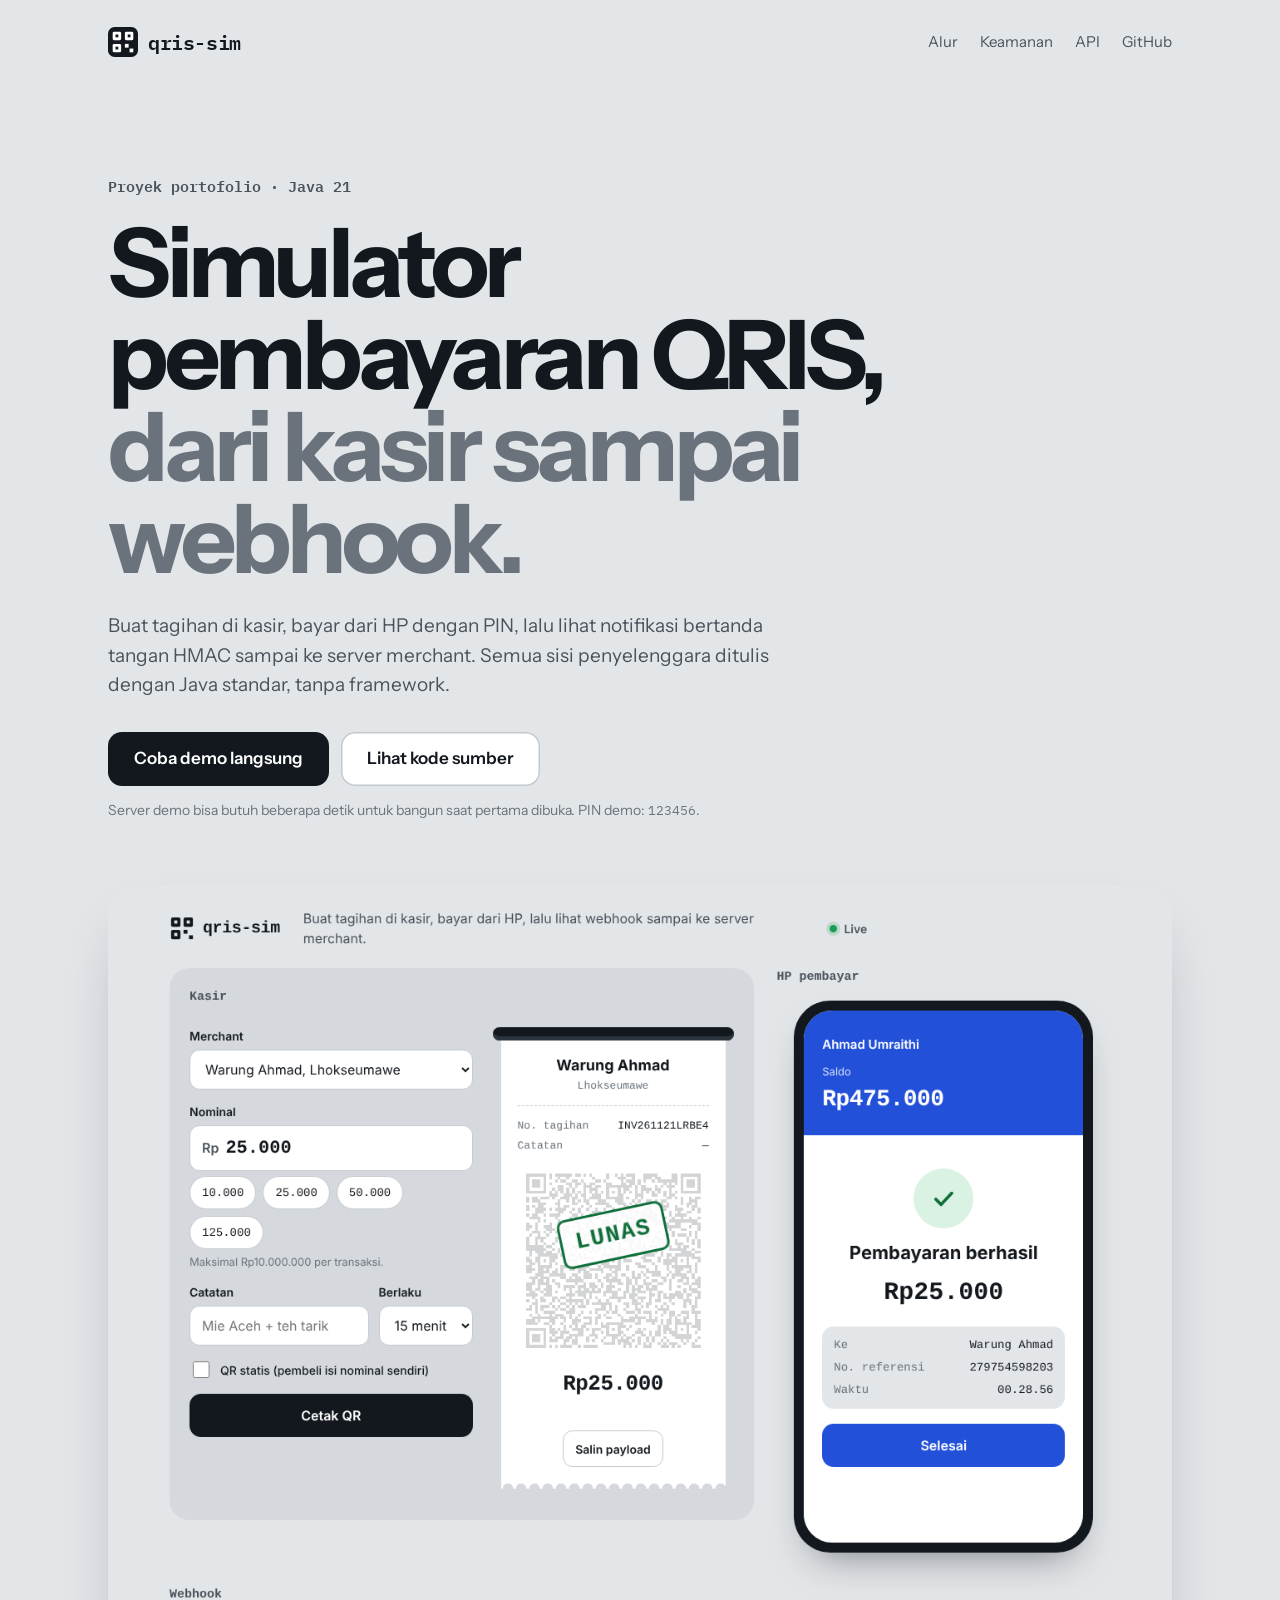
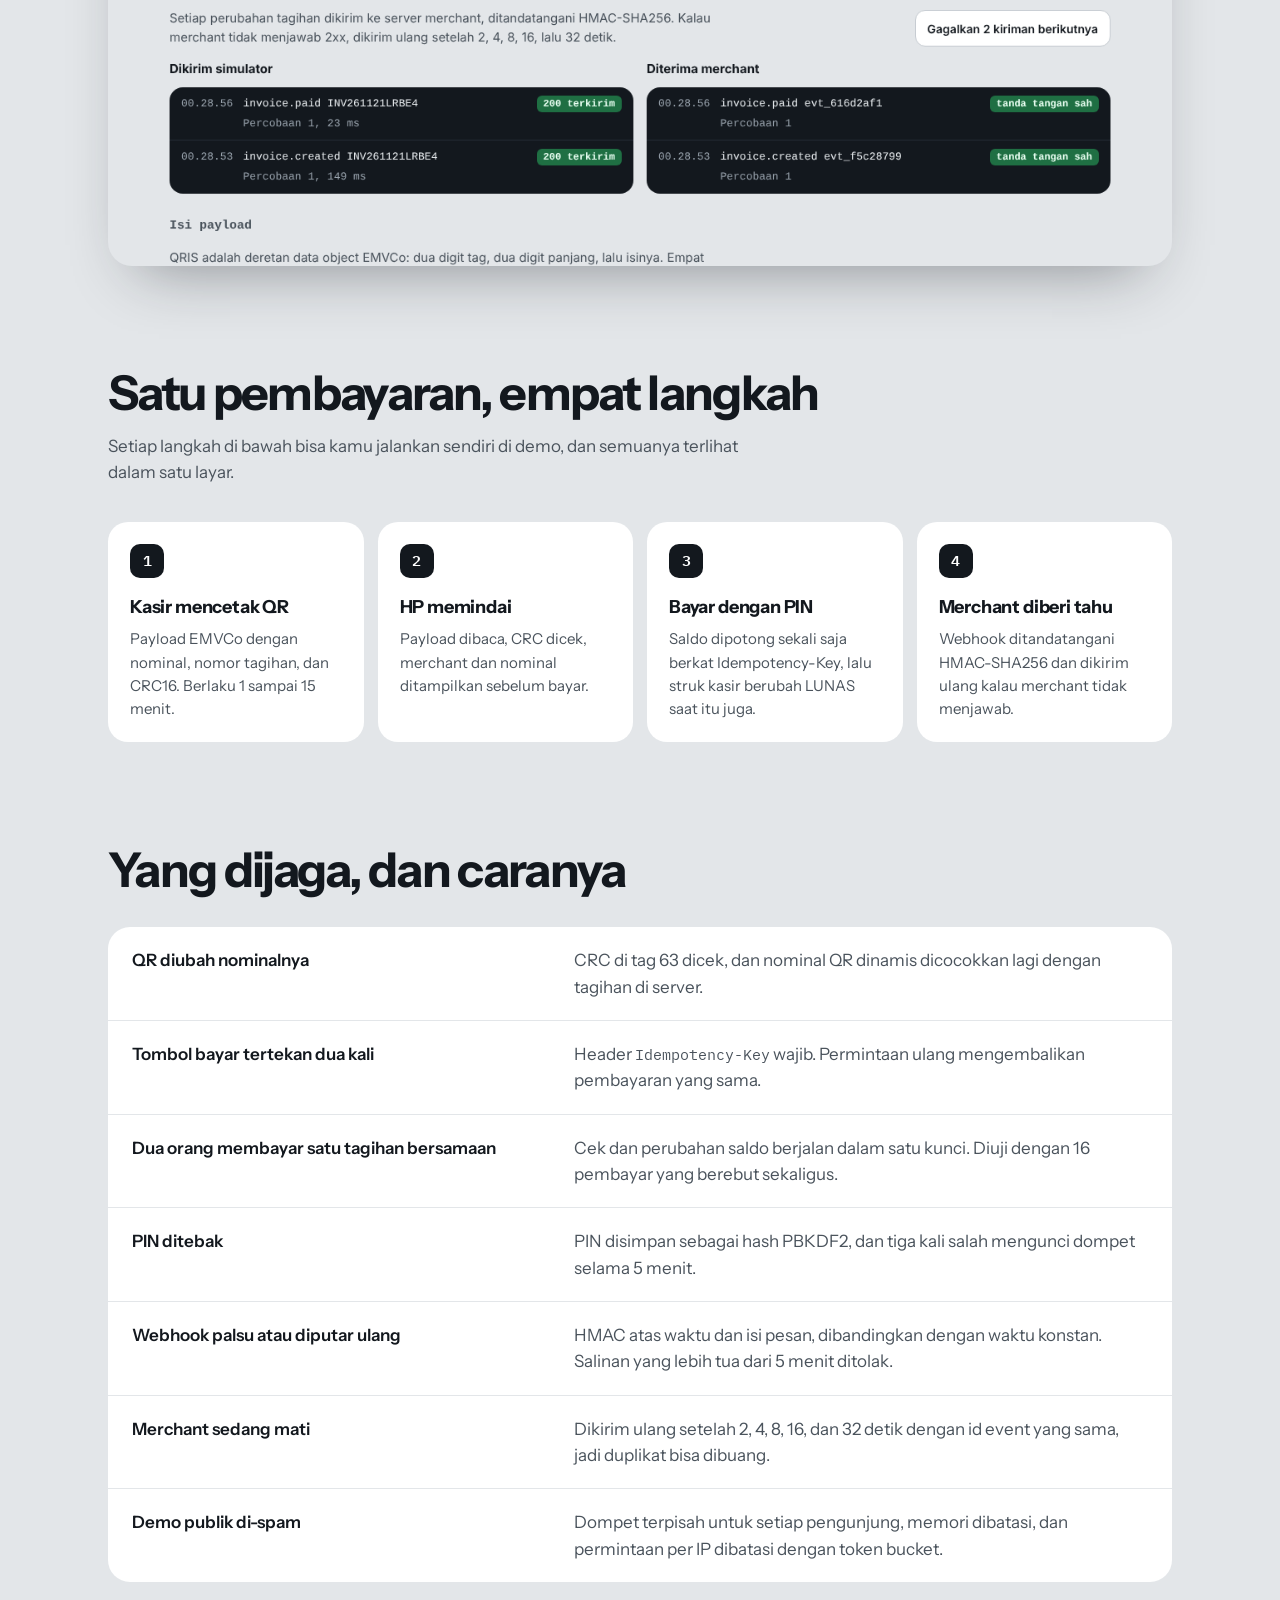
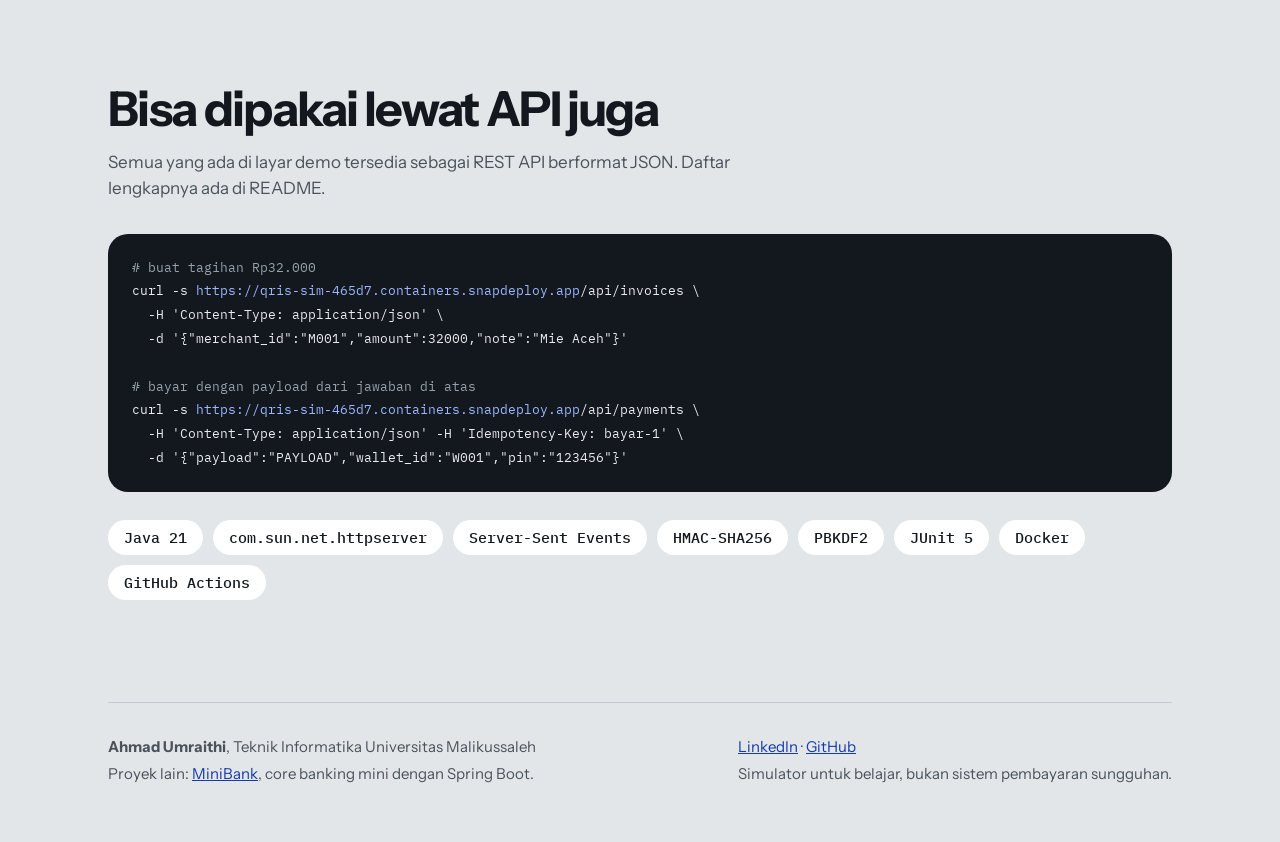
==== docs/index.html @ 99dd429f "Halaman proyek di qris.kadaferhidup.my.id dan link demo - docs/index.html: halaman depan untuk GitHu" ====
<!doctype html>
<html lang="id">
<head>
  <meta charset="utf-8">
  <meta name="viewport" content="width=device-width, initial-scale=1">
  <title>qris-sim · Simulator pembayaran QRIS oleh Ahmad Umraithi</title>
  <meta name="description" content="Simulator pembayaran QRIS dari sisi penyelenggara: payload EMVCo, tagihan berbatas waktu, PIN, dan webhook bertanda tangan HMAC. Ditulis dengan Java 21 tanpa framework.">
  <meta name="theme-color" content="#E3E6E9">
  <meta property="og:title" content="qris-sim · Simulator pembayaran QRIS">
  <meta property="og:description" content="Buat tagihan di kasir, bayar dari HP, lihat webhook bertanda tangan sampai ke merchant.">
  <meta property="og:image" content="https://qris.kadaferhidup.my.id/tampilan.png">
  <link rel="icon" href="favicon.svg" type="image/svg+xml">
  <link rel="preconnect" href="https://fonts.googleapis.com">
  <link rel="preconnect" href="https://fonts.gstatic.com" crossorigin>
  <link rel="stylesheet" href="https://fonts.googleapis.com/css2?family=IBM+Plex+Mono:wght@400;500;600&family=Instrument+Sans:wght@400;500;600;700&display=swap">
  <style>
    :root {
      --counter: #E3E6E9; --counter-2: #D5D9DD; --ink: #13181E; --ink-2: #4A535C; --ink-3: #6A737C;
      --line: #C3C9CF; --paper: #FFFFFF; --cobalt: #2250D9; --cobalt-ink: #163BA8; --cobalt-tint: #E6ECFD;
      --green: #0D6E38; --green-bg: #DAF2E3;
      --mono: "IBM Plex Mono", ui-monospace, Menlo, Consolas, monospace;
      --sans: "Instrument Sans", system-ui, -apple-system, "Segoe UI", Roboto, sans-serif;
    }
    * { box-sizing: border-box; margin: 0; }
    html { scroll-behavior: smooth; }
    @media (prefers-reduced-motion: reduce) { html { scroll-behavior: auto; } }
    body { background: var(--counter); color: var(--ink); font: 400 17px/1.55 var(--sans); -webkit-font-smoothing: antialiased; }
    a { color: var(--cobalt-ink); }
    a:hover { color: var(--ink); }
    :focus-visible { outline: 3px solid var(--cobalt); outline-offset: 3px; border-radius: 6px; }
    code { font-family: var(--mono); font-size: .9em; }
    .wrap { max-width: 1160px; margin: 0 auto; padding: 0 clamp(20px, 4vw, 48px); }

    header { display: flex; justify-content: space-between; align-items: center; gap: 16px; padding: 26px 0; flex-wrap: wrap; }
    .brand { display: flex; align-items: center; gap: 10px; text-decoration: none; color: var(--ink); font: 600 20px var(--mono); letter-spacing: -.02em; }
    .brand svg { width: 30px; height: 30px; }
    header nav { display: flex; gap: 22px; font-size: 15px; flex-wrap: wrap; }
    header nav a { color: var(--ink-2); text-decoration: none; }
    header nav a:hover { color: var(--ink); }

    .hero { padding: clamp(36px, 7vw, 96px) 0 clamp(32px, 5vw, 56px); max-width: 860px; }
    .kicker { font: 600 15px var(--mono); color: var(--ink-2); }
    h1 { margin-top: 18px; font-size: clamp(44px, 7.6vw, 96px); line-height: .96; letter-spacing: -.045em; font-weight: 700; }
    h1 span { display: block; color: var(--ink-3); }
    .lede { margin-top: 26px; max-width: 36em; font-size: 19px; color: var(--ink-2); }
    .ctas { display: flex; flex-wrap: wrap; gap: 12px; margin-top: 32px; }
    .btn { display: inline-flex; align-items: center; justify-content: center; min-height: 54px; padding: 0 26px; border-radius: 14px; font-weight: 600; font-size: 17px; text-decoration: none; }
    .btn-ink { background: var(--ink); color: #fff; }
    .btn-ink:hover { background: #000; color: #fff; }
    .btn-line { background: var(--paper); color: var(--ink); box-shadow: inset 0 0 0 1.5px var(--line); }
    .btn-line:hover { color: var(--ink); box-shadow: inset 0 0 0 1.5px var(--ink-2); }
    .note { margin-top: 14px; font-size: 14px; color: var(--ink-3); }

    .shot { margin: 8px 0 clamp(56px, 8vw, 104px); border-radius: 24px; overflow: hidden; background: var(--counter-2); box-shadow: 0 30px 60px -30px rgba(19, 24, 30, .45); }
    .shot img { display: block; width: 100%; height: auto; }

    section { padding-bottom: clamp(56px, 8vw, 104px); }
    h2 { font-size: clamp(30px, 4.4vw, 48px); line-height: 1.05; letter-spacing: -.035em; font-weight: 700; max-width: 18em; }
    .sub { margin-top: 14px; max-width: 40em; color: var(--ink-2); }

    .flow { list-style: none; padding: 0; margin-top: 36px; display: grid; grid-template-columns: repeat(4, minmax(0, 1fr)); gap: 14px; counter-reset: step; }
    .flow li { background: var(--paper); border-radius: 20px; padding: 22px; counter-increment: step; }
    .flow li::before { content: counter(step); display: grid; place-items: center; width: 34px; height: 34px; border-radius: 10px; background: var(--ink); color: #fff; font: 600 15px var(--mono); margin-bottom: 16px; }
    .flow h3 { font-size: 18px; letter-spacing: -.01em; }
    .flow p { margin-top: 6px; font-size: 15px; color: var(--ink-2); }
    @media (max-width: 900px) { .flow { grid-template-columns: repeat(2, minmax(0, 1fr)); } }
    @media (max-width: 520px) { .flow { grid-template-columns: minmax(0, 1fr); } }

    .guards { margin-top: 32px; background: var(--paper); border-radius: 22px; overflow: hidden; }
    .guard { display: grid; grid-template-columns: minmax(0, 1fr) minmax(0, 1.4fr); gap: 8px 32px; padding: 20px 24px; border-top: 1px solid var(--counter); }
    .guard:first-child { border-top: none; }
    .guard dt { font-weight: 600; }
    .guard dd { color: var(--ink-2); }
    @media (max-width: 720px) { .guard { grid-template-columns: minmax(0, 1fr); } }

    .api { margin-top: 32px; background: var(--ink); color: #E8ECEF; border-radius: 20px; padding: 22px 24px; font: 14px/1.7 var(--mono); overflow-x: auto; }
    .api .c { color: #98A2AC; }
    .api .k { color: #9DB7FF; }

    .stack { display: flex; flex-wrap: wrap; gap: 10px; margin-top: 28px; padding: 0; list-style: none; }
    .stack li { background: var(--paper); border-radius: 999px; padding: 8px 16px; font: 500 15px var(--mono); }

    footer { border-top: 1px solid var(--line); padding: 32px 0 56px; display: flex; flex-wrap: wrap; justify-content: space-between; gap: 16px; color: var(--ink-2); font-size: 15px; }
    footer p + p { margin-top: 4px; }
  </style>
</head>
<body>
  <div class="wrap">
    <header>
      <a class="brand" href="./">
        <svg viewBox="0 0 32 32" aria-hidden="true"><rect width="32" height="32" rx="7" fill="#13181E"/><g fill="#fff"><rect x="5" y="5" width="9" height="9" rx="1.5"/><rect x="18" y="5" width="9" height="9" rx="1.5"/><rect x="5" y="18" width="9" height="9" rx="1.5"/><rect x="18" y="18" width="4" height="4"/><rect x="23" y="23" width="4" height="4"/></g><g fill="#13181E"><rect x="8" y="8" width="3" height="3"/><rect x="21" y="8" width="3" height="3"/><rect x="8" y="21" width="3" height="3"/></g></svg>
        qris-sim
      </a>
      <nav aria-label="Bagian halaman">
        <a href="#alur">Alur</a>
        <a href="#keamanan">Keamanan</a>
        <a href="#api">API</a>
        <a href="https://github.com/KADAFERHIDUP/qris-sim">GitHub</a>
      </nav>
    </header>

    <main>
      <div class="hero">
        <p class="kicker">Proyek portofolio · Java 21</p>
        <h1>Simulator pembayaran QRIS,<span>dari kasir sampai webhook.</span></h1>
        <p class="lede">Buat tagihan di kasir, bayar dari HP dengan PIN, lalu lihat notifikasi bertanda tangan HMAC sampai ke server merchant. Semua sisi penyelenggara ditulis dengan Java standar, tanpa framework.</p>
        <div class="ctas">
          <a class="btn btn-ink" href="https://qris-sim-465d7.containers.snapdeploy.app">Coba demo langsung</a>
          <a class="btn btn-line" href="https://github.com/KADAFERHIDUP/qris-sim">Lihat kode sumber</a>
        </div>
        <p class="note">Server demo bisa butuh beberapa detik untuk bangun saat pertama dibuka. PIN demo: <code>123456</code>.</p>
      </div>

      <figure class="shot">
        <img src="tampilan.png" width="1280" height="1180" alt="Layar qris-sim: struk kasir bercap LUNAS, HP pembayar menampilkan pembayaran berhasil, dan log webhook yang diterima merchant dengan tanda tangan sah.">
      </figure>

      <section id="alur" aria-labelledby="alur-h">
        <h2 id="alur-h">Satu pembayaran, empat langkah</h2>
        <p class="sub">Setiap langkah di bawah bisa kamu jalankan sendiri di demo, dan semuanya terlihat dalam satu layar.</p>
        <ol class="flow">
          <li><h3>Kasir mencetak QR</h3><p>Payload EMVCo dengan nominal, nomor tagihan, dan CRC16. Berlaku 1 sampai 15 menit.</p></li>
          <li><h3>HP memindai</h3><p>Payload dibaca, CRC dicek, merchant dan nominal ditampilkan sebelum bayar.</p></li>
          <li><h3>Bayar dengan PIN</h3><p>Saldo dipotong sekali saja berkat Idempotency-Key, lalu struk kasir berubah LUNAS saat itu juga.</p></li>
          <li><h3>Merchant diberi tahu</h3><p>Webhook ditandatangani HMAC-SHA256 dan dikirim ulang kalau merchant tidak menjawab.</p></li>
        </ol>
      </section>

      <section id="keamanan" aria-labelledby="keamanan-h">
        <h2 id="keamanan-h">Yang dijaga, dan caranya</h2>
        <dl class="guards">
          <div class="guard"><dt>QR diubah nominalnya</dt><dd>CRC di tag 63 dicek, dan nominal QR dinamis dicocokkan lagi dengan tagihan di server.</dd></div>
          <div class="guard"><dt>Tombol bayar tertekan dua kali</dt><dd>Header <code>Idempotency-Key</code> wajib. Permintaan ulang mengembalikan pembayaran yang sama.</dd></div>
          <div class="guard"><dt>Dua orang membayar satu tagihan bersamaan</dt><dd>Cek dan perubahan saldo berjalan dalam satu kunci. Diuji dengan 16 pembayar yang berebut sekaligus.</dd></div>
          <div class="guard"><dt>PIN ditebak</dt><dd>PIN disimpan sebagai hash PBKDF2, dan tiga kali salah mengunci dompet selama 5 menit.</dd></div>
          <div class="guard"><dt>Webhook palsu atau diputar ulang</dt><dd>HMAC atas waktu dan isi pesan, dibandingkan dengan waktu konstan. Salinan yang lebih tua dari 5 menit ditolak.</dd></div>
          <div class="guard"><dt>Merchant sedang mati</dt><dd>Dikirim ulang setelah 2, 4, 8, 16, dan 32 detik dengan id event yang sama, jadi duplikat bisa dibuang.</dd></div>
          <div class="guard"><dt>Demo publik di-spam</dt><dd>Dompet terpisah untuk setiap pengunjung, memori dibatasi, dan permintaan per IP dibatasi dengan token bucket.</dd></div>
        </dl>
      </section>

      <section id="api" aria-labelledby="api-h">
        <h2 id="api-h">Bisa dipakai lewat API juga</h2>
        <p class="sub">Semua yang ada di layar demo tersedia sebagai REST API berformat JSON. Daftar lengkapnya ada di README.</p>
<pre class="api"><code><span class="c"># buat tagihan Rp32.000</span>
curl -s <span class="k">https://qris-sim-465d7.containers.snapdeploy.app</span>/api/invoices \
  -H 'Content-Type: application/json' \
  -d '{"merchant_id":"M001","amount":32000,"note":"Mie Aceh"}'

<span class="c"># bayar dengan payload dari jawaban di atas</span>
curl -s <span class="k">https://qris-sim-465d7.containers.snapdeploy.app</span>/api/payments \
  -H 'Content-Type: application/json' -H 'Idempotency-Key: bayar-1' \
  -d '{"payload":"PAYLOAD","wallet_id":"W001","pin":"123456"}'</code></pre>
        <ul class="stack" aria-label="Teknologi">
          <li>Java 21</li><li>com.sun.net.httpserver</li><li>Server-Sent Events</li><li>HMAC-SHA256</li><li>PBKDF2</li><li>JUnit 5</li><li>Docker</li><li>GitHub Actions</li>
        </ul>
      </section>
    </main>

    <footer>
      <div>
        <p><strong>Ahmad Umraithi</strong>, Teknik Informatika Universitas Malikussaleh</p>
        <p>Proyek lain: <a href="https://minibank.kadaferhidup.my.id">MiniBank</a>, core banking mini dengan Spring Boot.</p>
      </div>
      <div>
        <p><a href="https://www.linkedin.com/in/ahmadumraithi/">LinkedIn</a> · <a href="https://github.com/KADAFERHIDUP">GitHub</a></p>
        <p>Simulator untuk belajar, bukan sistem pembayaran sungguhan.</p>
      </div>
    </footer>
  </div>
</body>
</html>
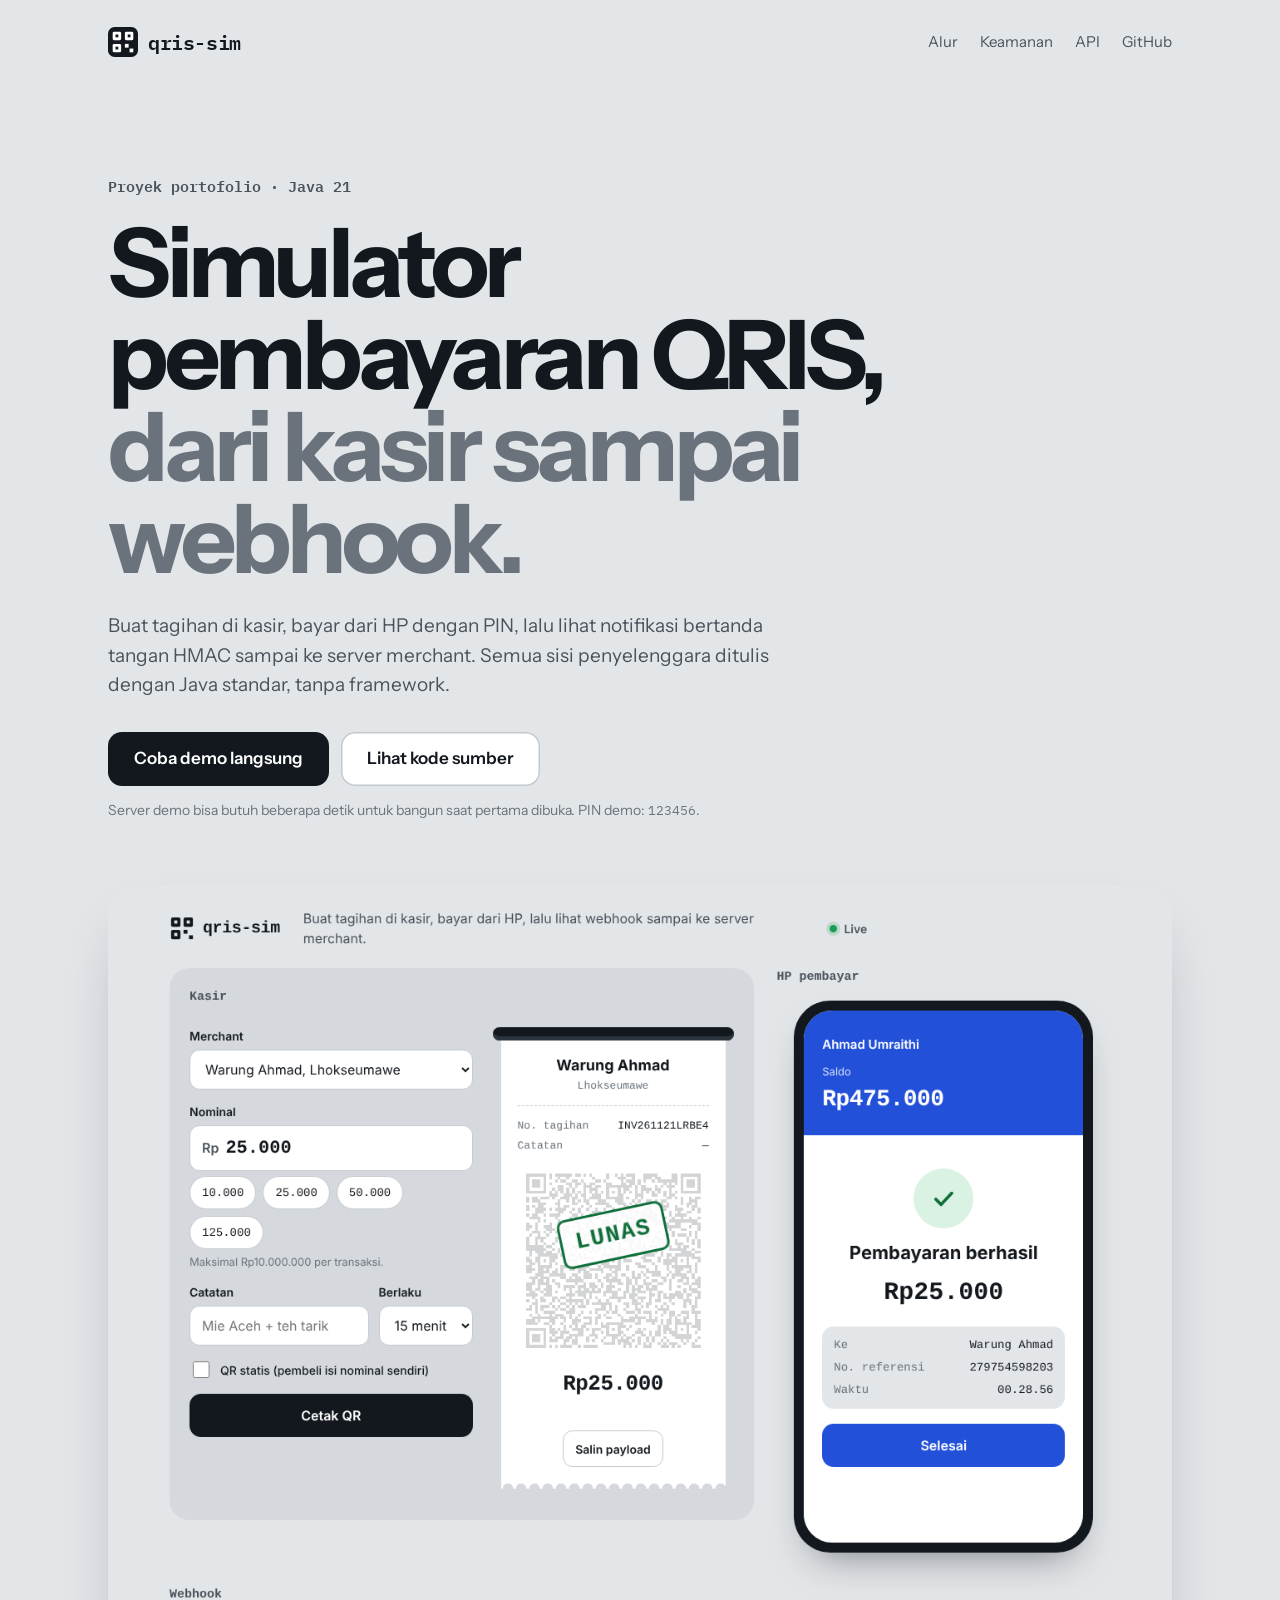
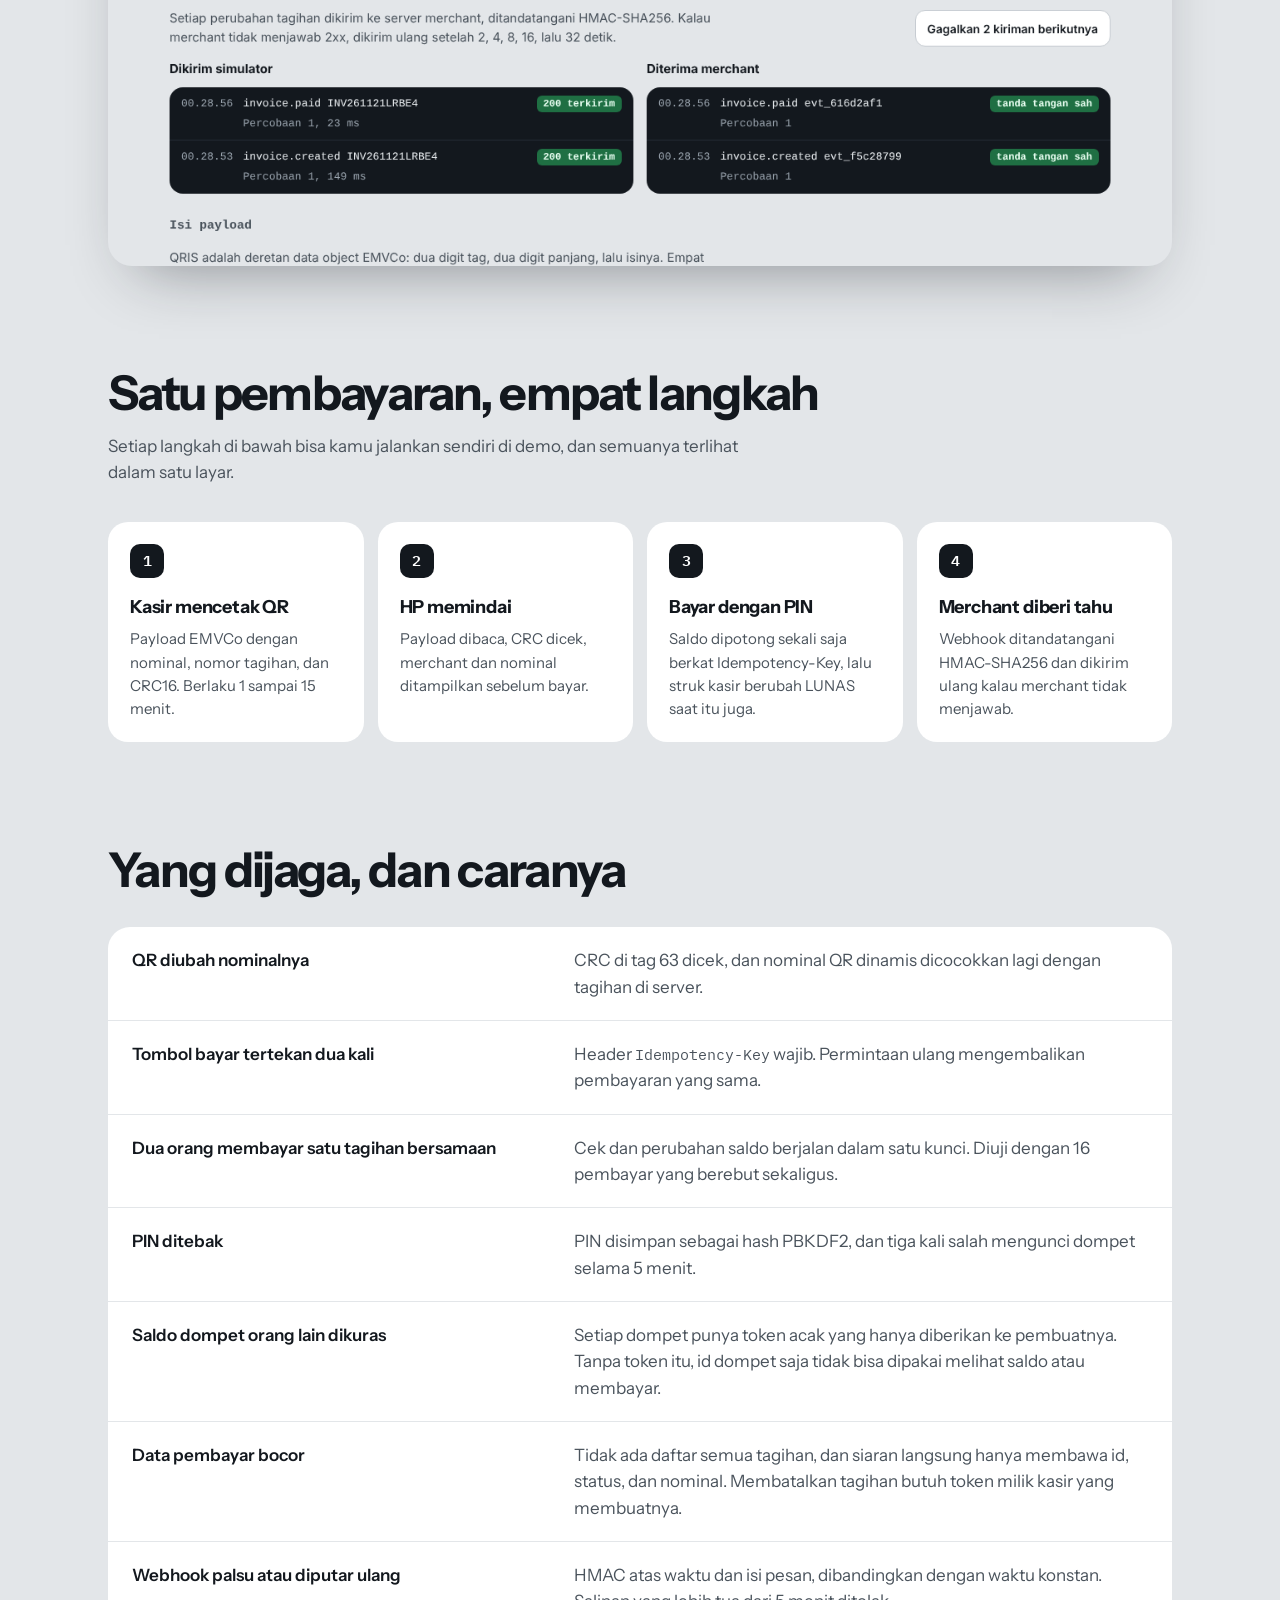
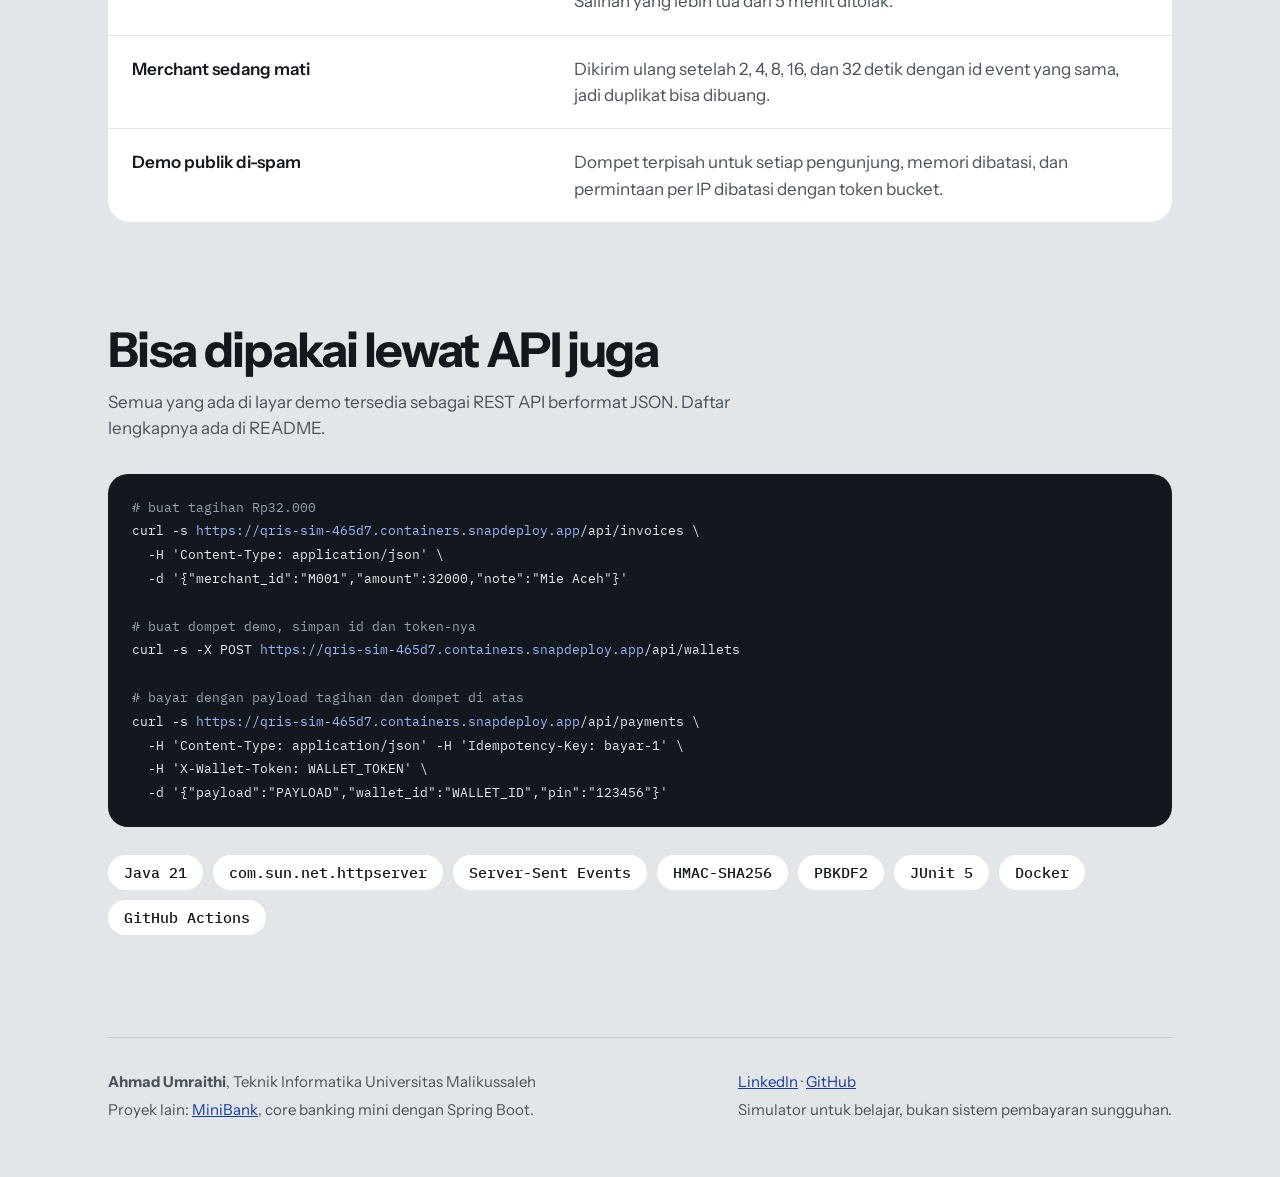
==== commit e0eee079: "Kunci dompet dan tagihan dengan token pemilik Sebelumnya id dompet ikut tersiar lewat stream SSE, se" ====
--- a/docs/index.html
+++ b/docs/index.html
@@ -133,6 +133,8 @@
           <div class="guard"><dt>Tombol bayar tertekan dua kali</dt><dd>Header <code>Idempotency-Key</code> wajib. Permintaan ulang mengembalikan pembayaran yang sama.</dd></div>
           <div class="guard"><dt>Dua orang membayar satu tagihan bersamaan</dt><dd>Cek dan perubahan saldo berjalan dalam satu kunci. Diuji dengan 16 pembayar yang berebut sekaligus.</dd></div>
           <div class="guard"><dt>PIN ditebak</dt><dd>PIN disimpan sebagai hash PBKDF2, dan tiga kali salah mengunci dompet selama 5 menit.</dd></div>
+          <div class="guard"><dt>Saldo dompet orang lain dikuras</dt><dd>Setiap dompet punya token acak yang hanya diberikan ke pembuatnya. Tanpa token itu, id dompet saja tidak bisa dipakai melihat saldo atau membayar.</dd></div>
+          <div class="guard"><dt>Data pembayar bocor</dt><dd>Tidak ada daftar semua tagihan, dan siaran langsung hanya membawa id, status, dan nominal. Membatalkan tagihan butuh token milik kasir yang membuatnya.</dd></div>
           <div class="guard"><dt>Webhook palsu atau diputar ulang</dt><dd>HMAC atas waktu dan isi pesan, dibandingkan dengan waktu konstan. Salinan yang lebih tua dari 5 menit ditolak.</dd></div>
           <div class="guard"><dt>Merchant sedang mati</dt><dd>Dikirim ulang setelah 2, 4, 8, 16, dan 32 detik dengan id event yang sama, jadi duplikat bisa dibuang.</dd></div>
           <div class="guard"><dt>Demo publik di-spam</dt><dd>Dompet terpisah untuk setiap pengunjung, memori dibatasi, dan permintaan per IP dibatasi dengan token bucket.</dd></div>
@@ -147,10 +149,14 @@
   -H 'Content-Type: application/json' \
   -d '{"merchant_id":"M001","amount":32000,"note":"Mie Aceh"}'
 
-<span class="c"># bayar dengan payload dari jawaban di atas</span>
+<span class="c"># buat dompet demo, simpan id dan token-nya</span>
+curl -s -X POST <span class="k">https://qris-sim-465d7.containers.snapdeploy.app</span>/api/wallets
+
+<span class="c"># bayar dengan payload tagihan dan dompet di atas</span>
 curl -s <span class="k">https://qris-sim-465d7.containers.snapdeploy.app</span>/api/payments \
   -H 'Content-Type: application/json' -H 'Idempotency-Key: bayar-1' \
-  -d '{"payload":"PAYLOAD","wallet_id":"W001","pin":"123456"}'</code></pre>
+  -H 'X-Wallet-Token: WALLET_TOKEN' \
+  -d '{"payload":"PAYLOAD","wallet_id":"WALLET_ID","pin":"123456"}'</code></pre>
         <ul class="stack" aria-label="Teknologi">
           <li>Java 21</li><li>com.sun.net.httpserver</li><li>Server-Sent Events</li><li>HMAC-SHA256</li><li>PBKDF2</li><li>JUnit 5</li><li>Docker</li><li>GitHub Actions</li>
         </ul>
